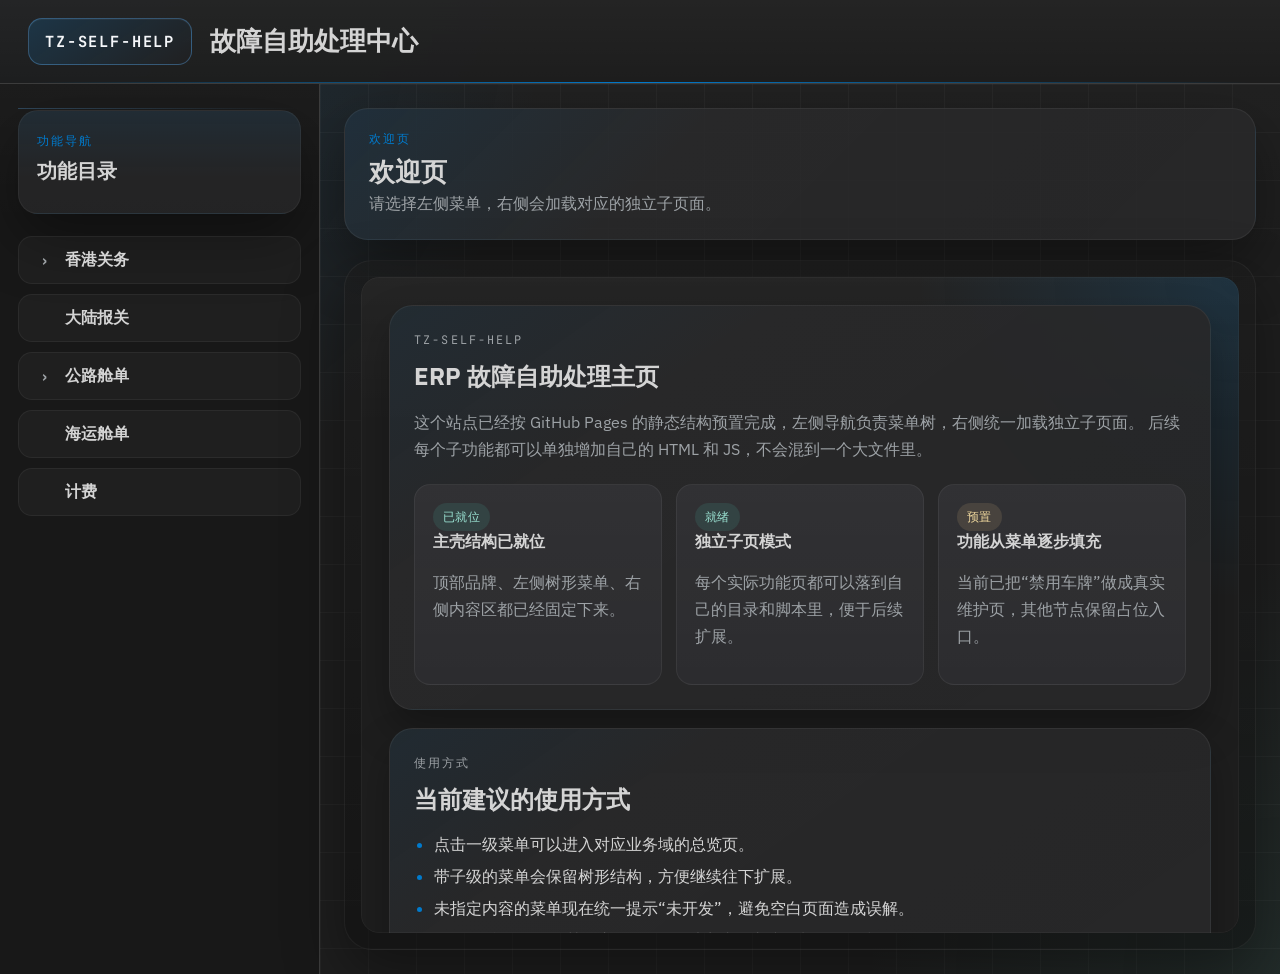
==== index.html @ a32079c9 "禁用车牌维护功能" ====
<!DOCTYPE html>
<html lang="zh-CN">
  <head>
    <meta charset="UTF-8" />
    <meta name="viewport" content="width=device-width, initial-scale=1.0" />
    <title>TZ-SELF-HELP</title>
    <link rel="preconnect" href="https://fonts.googleapis.com" />
    <link rel="preconnect" href="https://fonts.gstatic.com" crossorigin />
    <link
      href="https://fonts.googleapis.com/css2?family=IBM+Plex+Sans:wght@400;500;600;700&family=JetBrains+Mono:wght@500;700&display=swap"
      rel="stylesheet"
    />
    <link rel="stylesheet" href="assets/css/main.css" />
    <script src="assets/js/menu-config.js" defer></script>
    <script src="assets/js/app.js" defer></script>
  </head>
  <body>
    <div class="app-shell">
      <header class="topbar">
        <div class="brand-block">
          <span class="brand-tag">TZ-SELF-HELP</span>
          <div>
            <h1 class="brand-title">故障自助处理中心</h1>
          </div>
        </div>
      </header>

      <aside class="sidebar">
        <div class="sidebar-head">
          <p class="sidebar-kicker">功能导航</p>
          <h2>功能目录</h2>
        </div>
        <nav id="menu-tree" class="menu-tree" aria-label="功能菜单"></nav>
      </aside>

      <main class="workspace">
        <section class="workspace-head">
          <div>
            <p id="page-kicker" class="workspace-kicker">欢迎页</p>
            <h2 id="page-title" class="workspace-title">TZ-SELF-HELP</h2>
            <p id="page-description" class="workspace-copy">
              请选择左侧菜单，右侧会加载对应的独立子页面。
            </p>
          </div>
        </section>

        <section class="content-shell">
          <iframe
            id="content-frame"
            class="content-frame"
            title="内容页"
            src="pages/welcome.html"
          ></iframe>
        </section>
      </main>
    </div>

    <div id="toast" class="toast" role="status" aria-live="polite"></div>
  </body>
</html>
---- assets/css/main.css ----
:root {
  --bg: #1e1e1e;
  --bg-elevated: #252526;
  --bg-panel: rgba(37, 37, 38, 0.92);
  --bg-panel-soft: rgba(45, 45, 45, 0.88);
  --sidebar: #181818;
  --border: #3c3c3c;
  --border-strong: rgba(86, 156, 214, 0.45);
  --text: #d4d4d4;
  --text-soft: #9da2a6;
  --accent: #007acc;
  --accent-soft: rgba(0, 122, 204, 0.22);
  --success: #4ec9b0;
  --shadow: 0 24px 60px rgba(0, 0, 0, 0.38);
  --radius-lg: 24px;
  --radius-md: 16px;
  --radius-sm: 10px;
}

* {
  box-sizing: border-box;
}

html,
body {
  margin: 0;
  min-height: 100%;
  background: var(--bg);
  color: var(--text);
  font-family: "IBM Plex Sans", sans-serif;
}

body {
  background-image:
    radial-gradient(circle at top left, rgba(0, 122, 204, 0.18), transparent 34%),
    radial-gradient(circle at bottom right, rgba(78, 201, 176, 0.08), transparent 26%),
    linear-gradient(180deg, rgba(255, 255, 255, 0.02), transparent 28%);
}

button,
input,
textarea {
  font: inherit;
}

.app-shell {
  display: grid;
  grid-template-columns: 320px minmax(0, 1fr);
  grid-template-rows: 84px minmax(0, 1fr);
  min-height: 100vh;
}

.topbar {
  position: sticky;
  top: 0;
  z-index: 20;
  display: flex;
  align-items: center;
  justify-content: space-between;
  gap: 24px;
  padding: 18px 28px;
  grid-column: 1 / -1;
  background:
    linear-gradient(180deg, rgba(255, 255, 255, 0.03), rgba(255, 255, 255, 0)),
    rgba(30, 30, 30, 0.95);
  border-bottom: 1px solid var(--border);
  backdrop-filter: blur(18px);
}

.topbar::after {
  content: "";
  position: absolute;
  inset: auto 28px 0;
  height: 1px;
  background: linear-gradient(90deg, transparent, var(--accent), transparent);
}

.brand-block {
  display: flex;
  align-items: center;
  gap: 18px;
}

.brand-tag {
  display: inline-flex;
  align-items: center;
  padding: 12px 16px;
  border-radius: 14px;
  border: 1px solid rgba(86, 156, 214, 0.42);
  background:
    linear-gradient(145deg, rgba(0, 122, 204, 0.2), rgba(0, 0, 0, 0.08)),
    rgba(37, 37, 38, 0.9);
  box-shadow: inset 0 1px 0 rgba(255, 255, 255, 0.04);
  color: #f5f7fa;
  font-family: "JetBrains Mono", monospace;
  font-size: 0.96rem;
  font-weight: 700;
  letter-spacing: 0.12em;
}

.brand-kicker,
.sidebar-kicker,
.workspace-kicker {
  margin: 0 0 8px;
  color: var(--accent);
  font-family: "JetBrains Mono", monospace;
  font-size: 0.72rem;
  letter-spacing: 0.18em;
  text-transform: uppercase;
}

.brand-title,
.workspace-title {
  margin: 0;
  font-size: clamp(1.35rem, 2vw, 1.85rem);
  font-weight: 700;
}

.topbar-meta {
  display: flex;
  align-items: center;
  gap: 12px;
  flex-wrap: wrap;
}

.topbar-chip,
.workspace-status {
  display: inline-flex;
  align-items: center;
  gap: 10px;
  padding: 10px 14px;
  border-radius: 999px;
  border: 1px solid rgba(255, 255, 255, 0.08);
  background: rgba(255, 255, 255, 0.04);
  color: var(--text-soft);
  font-size: 0.92rem;
}

.status-dot {
  width: 9px;
  height: 9px;
  border-radius: 50%;
  background: var(--success);
  box-shadow: 0 0 0 6px rgba(78, 201, 176, 0.12);
}

.sidebar {
  position: relative;
  padding: 26px 18px 24px;
  background:
    linear-gradient(180deg, rgba(255, 255, 255, 0.02), transparent 16%),
    var(--sidebar);
  border-right: 1px solid var(--border);
  overflow-y: auto;
}

.sidebar::after {
  content: "";
  position: absolute;
  inset: 24px 18px auto;
  height: 1px;
  background: linear-gradient(90deg, rgba(86, 156, 214, 0.32), transparent);
}

.sidebar-head {
  padding: 22px 18px 18px;
  border-radius: 20px;
  background:
    linear-gradient(180deg, rgba(0, 122, 204, 0.09), transparent 65%),
    rgba(37, 37, 38, 0.92);
  border: 1px solid rgba(255, 255, 255, 0.05);
  box-shadow: var(--shadow);
}

.sidebar-head h2 {
  margin: 0 0 10px;
  font-size: 1.25rem;
}

.sidebar-copy,
.workspace-copy {
  margin: 0;
  color: var(--text-soft);
  line-height: 1.7;
}

.menu-tree {
  display: flex;
  flex-direction: column;
  gap: 10px;
  margin-top: 22px;
}

.menu-node {
  display: flex;
  flex-direction: column;
  gap: 6px;
}

.menu-button {
  display: flex;
  align-items: center;
  gap: 12px;
  width: 100%;
  padding: 12px 14px 12px calc(16px + var(--level, 0) * 18px);
  border: 1px solid transparent;
  border-radius: 14px;
  background: transparent;
  color: inherit;
  cursor: pointer;
  text-align: left;
  transition:
    border-color 180ms ease,
    background 180ms ease,
    transform 180ms ease,
    color 180ms ease;
}

.menu-button:hover {
  background: rgba(255, 255, 255, 0.04);
  border-color: rgba(255, 255, 255, 0.05);
  transform: translateX(2px);
}

.menu-node.is-path > .menu-button {
  color: #eef5ff;
}

.menu-node.is-active > .menu-button {
  background:
    linear-gradient(90deg, rgba(0, 122, 204, 0.24), rgba(0, 122, 204, 0.08)),
    rgba(255, 255, 255, 0.02);
  border-color: var(--border-strong);
  box-shadow: inset 3px 0 0 var(--accent);
}

.menu-node.is-top-level > .menu-button {
  background: rgba(255, 255, 255, 0.03);
  border-color: rgba(255, 255, 255, 0.05);
  font-weight: 600;
}

.menu-chevron {
  display: inline-flex;
  align-items: center;
  justify-content: center;
  width: 18px;
  min-width: 18px;
  color: var(--text-soft);
  transition: transform 180ms ease;
}

.menu-chevron.is-open {
  transform: rotate(90deg);
}

.menu-chevron-spacer {
  opacity: 0;
}

.menu-label {
  flex: 1;
  min-width: 0;
}

.menu-children {
  display: none;
  padding-left: 4px;
  gap: 6px;
}

.menu-children.is-open {
  display: flex;
  flex-direction: column;
}

.workspace {
  display: flex;
  flex-direction: column;
  min-width: 0;
  padding: 24px;
  gap: 20px;
  background-image:
    linear-gradient(rgba(255, 255, 255, 0.03) 1px, transparent 1px),
    linear-gradient(90deg, rgba(255, 255, 255, 0.03) 1px, transparent 1px);
  background-size: 48px 48px;
}

.workspace-head {
  display: flex;
  align-items: flex-end;
  justify-content: space-between;
  gap: 20px;
  flex-wrap: wrap;
  padding: 22px 24px;
  border-radius: var(--radius-lg);
  border: 1px solid rgba(255, 255, 255, 0.06);
  background:
    linear-gradient(135deg, rgba(0, 122, 204, 0.12), rgba(255, 255, 255, 0.02) 36%, rgba(255, 255, 255, 0.01)),
    var(--bg-panel);
  box-shadow: var(--shadow);
}

.content-shell {
  position: relative;
  min-height: 0;
  flex: 1;
  padding: 16px;
  border-radius: 28px;
  background:
    linear-gradient(180deg, rgba(255, 255, 255, 0.03), rgba(255, 255, 255, 0)),
    rgba(15, 15, 15, 0.52);
  border: 1px solid rgba(255, 255, 255, 0.05);
  box-shadow: var(--shadow);
}

.content-shell::before {
  content: "";
  position: absolute;
  inset: 16px;
  border-radius: 18px;
  border: 1px solid rgba(255, 255, 255, 0.04);
  pointer-events: none;
}

.content-frame {
  width: 100%;
  height: 100%;
  min-height: calc(100vh - 248px);
  border: 0;
  border-radius: 18px;
  background: #151515;
}

.toast {
  position: fixed;
  right: 24px;
  bottom: 24px;
  z-index: 50;
  max-width: min(340px, calc(100vw - 32px));
  padding: 14px 16px;
  border-radius: 14px;
  border: 1px solid rgba(255, 255, 255, 0.08);
  background:
    linear-gradient(180deg, rgba(255, 255, 255, 0.03), rgba(255, 255, 255, 0)),
    rgba(37, 37, 38, 0.96);
  color: var(--text);
  box-shadow: var(--shadow);
  opacity: 0;
  pointer-events: none;
  transform: translateY(16px);
  transition:
    opacity 180ms ease,
    transform 180ms ease;
}

.toast.is-visible {
  opacity: 1;
  transform: translateY(0);
}

@media (max-width: 1080px) {
  .app-shell {
    grid-template-columns: 280px minmax(0, 1fr);
  }
}

@media (max-width: 920px) {
  .app-shell {
    grid-template-columns: 1fr;
    grid-template-rows: auto auto minmax(0, 1fr);
  }

  .topbar {
    position: relative;
  }

  .sidebar {
    border-right: 0;
    border-bottom: 1px solid var(--border);
  }

  .content-frame {
    min-height: 70vh;
  }
}

@media (max-width: 640px) {
  .topbar,
  .workspace {
    padding-left: 16px;
    padding-right: 16px;
  }

  .brand-block {
    flex-direction: column;
    align-items: flex-start;
  }

  .sidebar {
    padding: 16px;
  }

  .workspace-head {
    padding: 18px;
  }

  .content-shell {
    padding: 10px;
  }
}
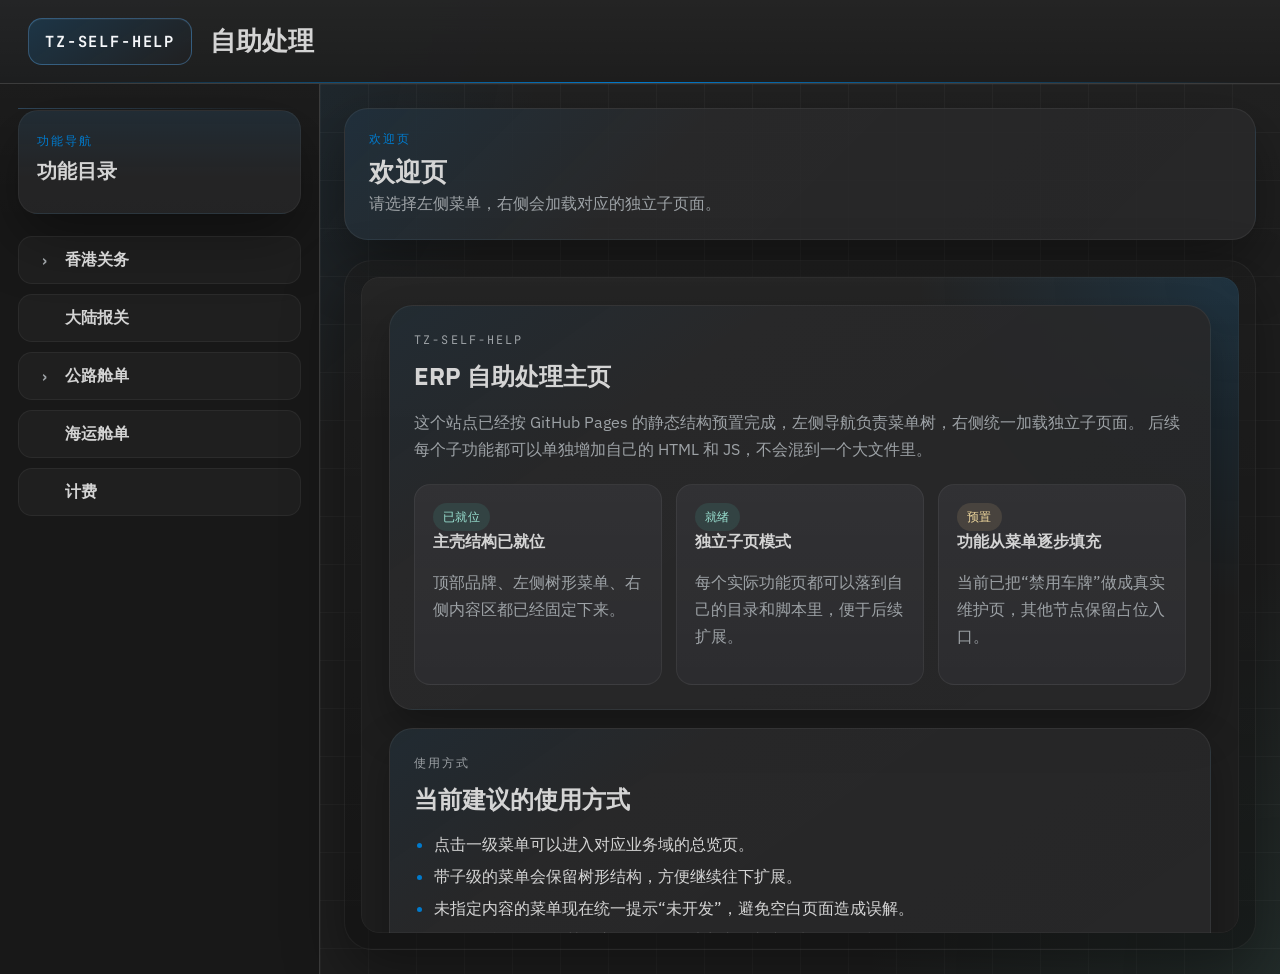
==== commit 88c74e56: "修改描述" ====
--- a/index.html
+++ b/index.html
@@ -20,7 +20,7 @@
         <div class="brand-block">
           <span class="brand-tag">TZ-SELF-HELP</span>
           <div>
-            <h1 class="brand-title">故障自助处理中心</h1>
+            <h1 class="brand-title">自助处理</h1>
           </div>
         </div>
       </header>
